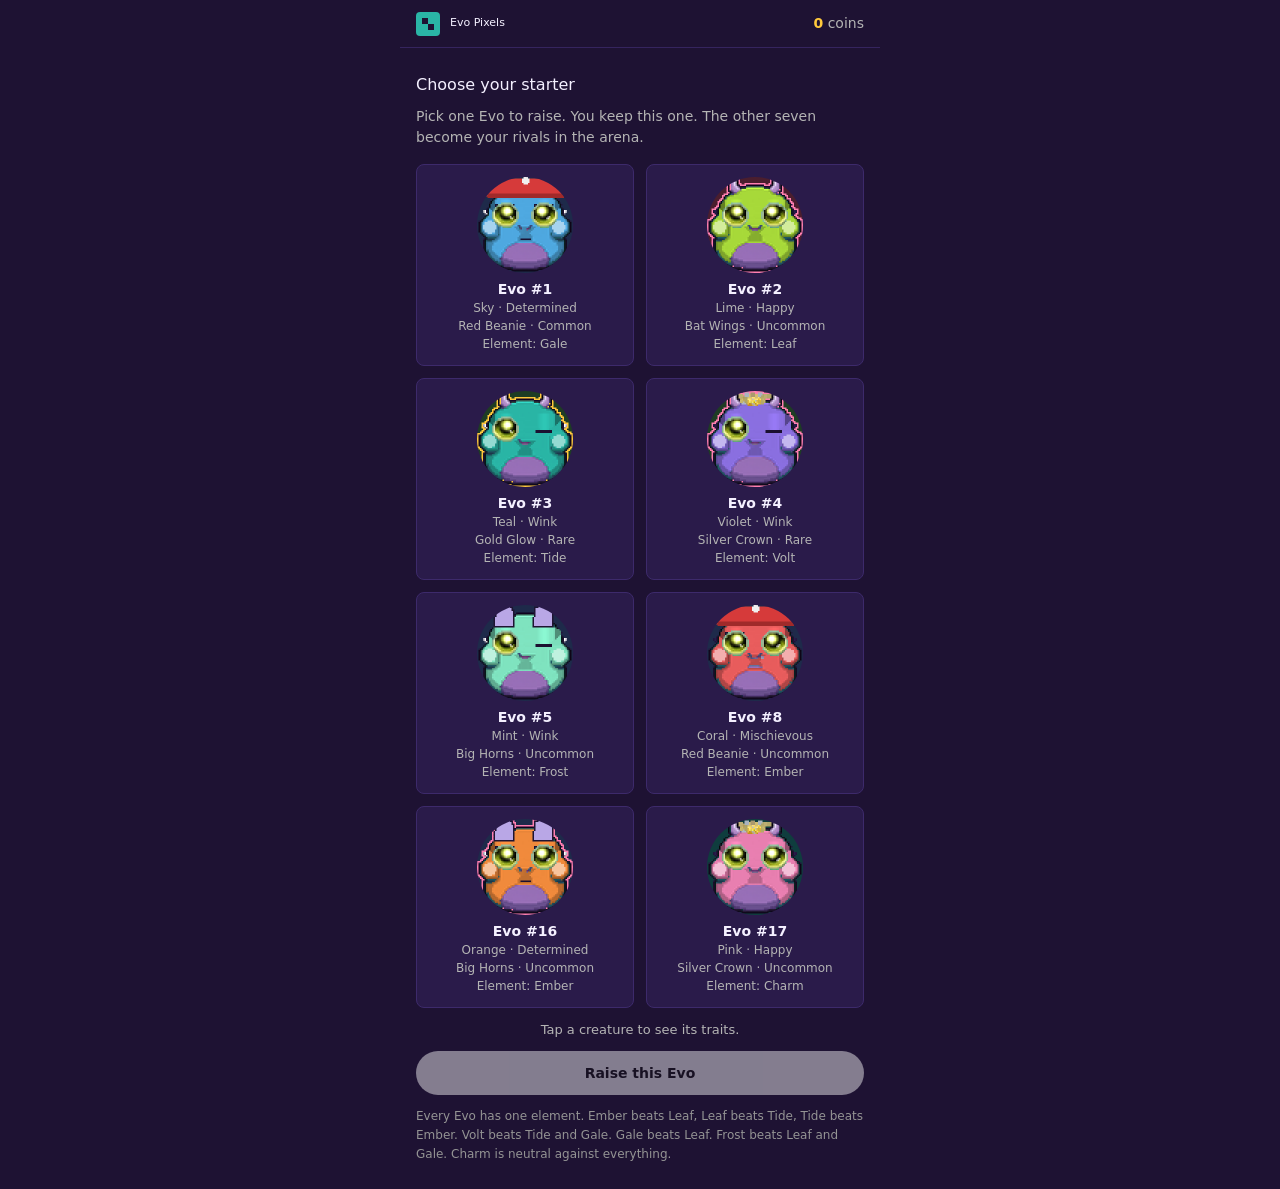
==== game/index.html @ fb5f3886 "Add Telegram Mini App game (raise + battle, evolve, quests)" ====
<!DOCTYPE html>
<html lang="en">
<head>
<meta charset="utf-8">
<meta name="viewport" content="width=device-width, initial-scale=1, viewport-fit=cover">
<title>Evo Pixels: Raise. Battle. Evolve.</title>
<meta name="description" content="Evo Pixels Telegram Mini App: raise your pixel creature, battle rivals, evolve it.">
<link rel="icon" href="data:image/svg+xml,%3Csvg xmlns='http://www.w3.org/2000/svg' viewBox='0 0 24 24'%3E%3Crect width='24' height='24' fill='%232ab5a6'/%3E%3Crect x='6' y='6' width='6' height='6' fill='%231e1233'/%3E%3Crect x='12' y='12' width='6' height='6' fill='%231e1233'/%3E%3C/svg%3E">
<script src="https://telegram.org/js/telegram-web-app.js"></script>
<link rel="stylesheet" href="styles.css">
</head>
<body>
<div class="app">
  <header class="topbar">
    <div class="brand"><svg class="mark" width="24" height="24" viewBox="0 0 24 24" aria-hidden="true"><rect width="24" height="24" fill="#2ab5a6"/><rect x="6" y="6" width="6" height="6" fill="#1e1233"/><rect x="12" y="12" width="6" height="6" fill="#1e1233"/></svg><span class="brand-name">Evo Pixels</span></div>
    <div class="coins num" id="coins"><span class="coins-num" id="coins-num">0</span> <span class="coins-label">coins</span></div>
  </header>

  <main class="canvas" id="canvas">

    <!-- STARTER PICKER -->
    <section class="view" id="view-picker" hidden>
      <h1>Choose your starter</h1>
      <p class="lede">Pick one Evo to raise. You keep this one. The other seven become your rivals in the arena.</p>
      <div class="picker-grid" id="picker-grid" role="listbox" aria-label="Starter creatures"></div>
      <p class="picker-detail" id="picker-detail">Tap a creature to see its traits.</p>
      <button class="btn-primary" id="picker-confirm" disabled>Raise this Evo</button>
      <p class="note">Every Evo has one element. Ember beats Leaf, Leaf beats Tide, Tide beats Ember. Volt beats Tide and Gale. Gale beats Leaf. Frost beats Leaf and Gale. Charm is neutral against everything.</p>
    </section>

    <!-- HOME -->
    <section class="view" id="view-home" hidden>
      <h1 id="home-title">Your Evo</h1>
      <div class="creature-card">
        <div class="disc"><img id="home-art" src="assets/hero-creature.webp" alt="Your creature" width="220" height="220"></div>
        <p class="creature-name"><span id="home-name">Evo #3</span> <span class="chip" id="home-element">Tide</span> <span class="chip chip-rarity" id="home-rarity" hidden></span></p>
        <p class="creature-traits" id="home-traits">Teal · Wink · Gold Glow</p>
        <p class="level-line"><span>Level <span class="num" id="home-level">1</span></span><span class="num" id="home-xp-text">0 / 30 XP</span></p>
        <div class="bar xp-bar" role="progressbar" aria-label="Experience progress"><span class="bar-fill" id="home-xp-fill" style="width:0%"></span></div>
        <p class="xp-note" id="home-xp-note">30 XP to level 2. Evolves at level 5.</p>
      </div>

      <div class="evolve-banner" id="evolve-banner" hidden>
        <p><strong>Your Evo is ready to evolve.</strong><br>Level 5 reached. Evolving rolls a rarity: Uncommon 71.4%, Rare 24.4%, Legendary 4.2%.</p>
        <button class="btn-primary" id="evolve-go">Evolve now</button>
      </div>

      <div class="card stats-card">
        <h2 class="card-title">Care</h2>
        <div class="stat-row">
          <span class="stat-label">Hunger</span>
          <div class="bar stat-bar" role="progressbar" aria-label="Hunger"><span class="bar-fill" id="stat-hunger-fill" style="width:80%"></span></div>
          <span class="stat-num num" id="stat-hunger-num">80</span>
        </div>
        <div class="stat-row">
          <span class="stat-label">Happiness</span>
          <div class="bar stat-bar" role="progressbar" aria-label="Happiness"><span class="bar-fill" id="stat-happy-fill" style="width:80%"></span></div>
          <span class="stat-num num" id="stat-happy-num">80</span>
        </div>
        <div class="stat-row">
          <span class="stat-label">Energy</span>
          <div class="bar stat-bar" role="progressbar" aria-label="Energy"><span class="bar-fill" id="stat-energy-fill" style="width:80%"></span></div>
          <span class="stat-num num" id="stat-energy-num">80</span>
        </div>
        <p class="stat-note">Stats fall 1 point per hour while you are away. A hungry Evo (Hunger under 30) attacks 10% weaker in battle.</p>
        <div class="care-actions">
          <button class="btn-care" id="btn-feed">Feed<span class="care-cost">+18 Hunger · 1 Food · +8 XP</span></button>
          <button class="btn-care" id="btn-play">Play<span class="care-cost">+16 Happiness · 10 Energy · +8 XP</span></button>
          <button class="btn-care" id="btn-rest">Rest<span class="care-cost">+20 Energy · +5 XP</span></button>
        </div>
        <p class="care-msg" id="care-msg" role="status"></p>
        <p class="daily-note" id="daily-note"></p>
      </div>

      <div class="card record-card">
        <h2 class="card-title">Record</h2>
        <div class="record-grid">
          <div><span class="record-num num" id="rec-wins">0</span><span class="record-label">Battles won</span></div>
          <div><span class="record-num num" id="rec-losses">0</span><span class="record-label">Battles lost</span></div>
          <div><span class="record-num num" id="rec-cares">0</span><span class="record-label">Care actions</span></div>
        </div>
      </div>
      <p class="note" id="telegram-note" hidden>Open in Telegram for the full experience: haptics and the Battle button in the app bar.</p>
    </section>

    <!-- BATTLE -->
    <section class="view" id="view-battle" hidden>
      <h1>Battle</h1>
      <p class="lede" id="battle-intro">Win a battle: +30 XP and 15 coins. Lose: +10 XP, no coins. Your opponent's level scales with yours (your level, plus or minus 1).</p>

      <div id="battle-lobby">
        <div class="card">
          <h2 class="card-title">Arena</h2>
          <p class="arena-note" id="arena-note">No battle running.</p>
          <button class="btn-primary" id="btn-find-opponent">Find opponent</button>
        </div>
      </div>

      <div id="battle-arena" hidden>
        <div class="fighters">
          <div class="fighter">
            <div class="disc disc-small"><img id="battle-player-art" src="assets/hero-creature.webp" alt="Your creature" width="120" height="120"></div>
            <p class="fighter-name"><span id="battle-player-name">Evo #3</span> <span class="chip" id="battle-player-element">Tide</span></p>
            <p class="fighter-level">Level <span class="num" id="battle-player-level">1</span></p>
            <p class="hp-line"><span>HP</span><span class="num" id="battle-player-hp">64 / 64</span></p>
            <div class="bar hp-bar" role="progressbar" aria-label="Your HP"><span class="bar-fill" id="battle-player-hp-fill" style="width:100%"></span></div>
            <p class="fighter-status" id="battle-player-status"></p>
          </div>
          <div class="vs" aria-hidden="true">VS</div>
          <div class="fighter">
            <div class="disc disc-small"><img id="battle-bot-art" src="assets/creature-1.png" alt="Rival creature" width="120" height="120"></div>
            <p class="fighter-name"><span id="battle-bot-name">Evo #1</span> <span class="chip" id="battle-bot-element">Gale</span></p>
            <p class="fighter-level">Level <span class="num" id="battle-bot-level">1</span></p>
            <p class="hp-line"><span>HP</span><span class="num" id="battle-bot-hp">52 / 52</span></p>
            <div class="bar hp-bar" role="progressbar" aria-label="Rival HP"><span class="bar-fill" id="battle-bot-hp-fill" style="width:100%"></span></div>
            <p class="fighter-status" id="battle-bot-status"></p>
          </div>
        </div>
        <p class="battle-note" id="battle-note"></p>
        <div class="battle-actions" id="battle-actions">
          <button class="btn-primary" id="btn-attack">Attack</button>
          <button class="btn-care" id="btn-special">Special<span class="care-cost">1.8x damage · 15 Energy</span></button>
          <button class="btn-care" id="btn-defend">Defend<span class="care-cost">Halve the next hit</span></button>
          <button class="btn-care" id="btn-item">Item<span class="care-cost">Food or Battle Gear</span></button>
        </div>
        <div class="item-picker" id="item-picker" hidden>
          <button class="btn-care" id="btn-item-food">Use Food<span class="care-cost">+20 HP · <span id="item-food-count">0</span> left</span></button>
          <button class="btn-care" id="btn-item-gear">Use Battle Gear<span class="care-cost">+50% attack this battle · <span id="item-gear-count">0</span> left</span></button>
          <button class="btn-text" id="btn-item-cancel">Cancel</button>
        </div>
        <p class="battle-msg" id="battle-msg" role="status"></p>
        <div class="card log-card">
          <h2 class="card-title">Battle log</h2>
          <ul class="log" id="battle-log"></ul>
        </div>
        <div id="battle-result" hidden>
          <p class="result-line" id="result-line"></p>
          <button class="btn-primary" id="btn-battle-again">Battle again</button>
        </div>
      </div>
    </section>

    <!-- EVOLVE -->
    <section class="view" id="view-evolve" hidden>
      <h1>Evolution</h1>
      <div class="creature-card">
        <div class="disc"><img id="evolve-art" src="assets/hero-creature.webp" alt="Your creature before evolving" width="220" height="220"></div>
        <p class="creature-name" id="evolve-name">Evo #3</p>
        <p class="creature-traits" id="evolve-traits">Gen 1 · Level 5 · Ready to evolve</p>
      </div>
      <div id="evolve-before">
        <p class="lede">Evolving is permanent. Your Evo gains +25 max HP and +4 attack, and its form changes to the evolved art with white wings and a gold crown.</p>
        <p class="odds">Rarity roll: Uncommon 71.4% · Rare 24.4% · Legendary 4.2%. The roll is random; the result is shown honestly here.</p>
        <button class="btn-primary" id="btn-evolve-now">Evolve now</button>
        <button class="btn-text" id="btn-evolve-later">Not yet</button>
      </div>
      <div id="evolve-after" hidden>
        <p class="evolve-rarity-line">Rarity rolled: <span class="chip chip-rarity" id="evolve-rarity">Uncommon</span></p>
        <p class="lede" id="evolve-after-text">Your Evo evolved.</p>
        <button class="btn-primary" id="btn-evolve-home">Back to home</button>
      </div>
    </section>

    <!-- ITEMS -->
    <section class="view" id="view-items" hidden>
      <h1>Items</h1>
      <p class="lede">Coins: <span class="num" id="items-coins">0</span>. Earn coins by winning battles (+15) and by your first care action each day (+10).</p>
      <div class="card">
        <h2 class="card-title">Inventory</h2>
        <ul class="item-list" id="inventory-list"></ul>
      </div>
      <div class="card">
        <h2 class="card-title">Shop</h2>
        <ul class="item-list" id="shop-list"></ul>
        <p class="note">More items coming. The full item shop opens on the website later.</p>
      </div>
    </section>

    <!-- QUESTS -->
    <section class="view" id="view-quests" hidden>
      <h1>Quests</h1>
      <p class="lede">Quests are how you earn your place in the $EVO airdrop. Progress below is your real progress in this game.</p>
      <ul class="quest-list" id="quest-list"></ul>
      <button class="btn-text" id="btn-reset">Reset game</button>
    </section>
  </main>

  <nav class="tabbar" id="tabbar" aria-label="Game sections">
    <button class="tab active" data-tab="home" type="button">Home</button>
    <button class="tab" data-tab="battle" type="button">Battle</button>
    <button class="tab" data-tab="items" type="button">Items</button>
    <button class="tab" data-tab="quests" type="button">Quests</button>
  </nav>
</div>
<script src="app.js"></script>
</body>
</html>
---- game/styles.css ----
/* Evo Pixels Mini App — style: true-black-flat (seed 2086769900), brand palette kept.
   Face: dark-purple ground from the product's world, the round creature disc as the
   signature element, teal #2AB5A6 as the one data hue. Gold #FFC93C only for coins
   and rarity status. No gradients, no glass, no shadows at rest. Grid: 480px max,
   one 16px gutter, 16px card padding. */
/* Self-hosted fonts (latin subsets, downloaded from Google Fonts): the game
   must render its real typefaces offline and from file://, with no font CDN. */
@font-face {
  font-family: "Press Start 2P";
  src: url("assets/fonts/press-start-2p.woff2") format("woff2");
  font-weight: 400;
  font-style: normal;
  font-display: swap;
}
@font-face {
  font-family: "Schibsted Grotesk";
  src: url("assets/fonts/schibsted-grotesk.woff2") format("woff2");
  font-weight: 100 900;
  font-style: normal;
  font-display: swap;
}
[hidden] { display: none !important; }
:root {
  --ground: #1e1233;
  --surface: #2a1b4a;
  --raised: #3d2a6b;
  --border: #3d2a6b;
  --rule: #35245e;
  --control: #8a7bb8;
  --text: #f4f0ff;
  --muted: #b4b4b4;
  --faint: #949494;
  --accent: #2ab5a6;
  --gold: #ffc93c;
  --positive: #2ab5a6;
  --negative: #e5566f;
  --pill-positive-bg: #172a1d;
  --pill-negative-bg: #2c1a20;
  --radius-card: 8px;
  --radius-control: 6px;
  --gap: 16px;
  --card-pad: 16px;
  --font-display: "Press Start 2P", "Schibsted Grotesk", system-ui, sans-serif;
  --font-text: "Schibsted Grotesk", system-ui, sans-serif;
}
* { box-sizing: border-box; }
html { -webkit-text-size-adjust: 100%; }
body {
  margin: 0;
  background: var(--ground);
  color: var(--text);
  font-family: var(--font-text);
  font-size: 14px;
  line-height: 1.5;
}
.num { font-variant-numeric: tabular-nums; }
h1 {
  font-family: var(--font-display);
  font-size: 16px;
  line-height: 1.6;
  font-weight: 400;
  margin: 8px 0 8px;
}
h2.card-title {
  font-family: var(--font-display);
  font-size: 11px;
  line-height: 1.6;
  font-weight: 400;
  margin: 0 0 12px;
  color: var(--text);
}
.lede { color: var(--muted); margin: 0 0 16px; }
.note { color: var(--faint); font-size: 12px; line-height: 1.6; margin: 12px 0 0; }

.app { max-width: 480px; margin: 0 auto; min-height: 100vh; display: flex; flex-direction: column; }

/* Top bar — 48px, carries the mark, the name, and the coin balance. */
.topbar {
  height: 48px;
  flex: none;
  display: flex;
  align-items: center;
  justify-content: space-between;
  padding: 0 16px;
  border-bottom: 1px solid var(--rule);
}
.brand { display: flex; align-items: center; gap: 10px; min-width: 0; }
.mark {
  flex: none;
  border-radius: 4px;
  display: block;
}
.brand-name { font-family: var(--font-display); font-size: 11px; white-space: nowrap; }
.coins { font-size: 14px; }
.coins-num { color: var(--gold); font-weight: 800; }
.coins-label { color: var(--muted); }

.canvas { flex: 1; padding: 16px 16px 24px; }
.view[hidden] { display: none; }

/* Cards: flat surface, 1px border, no shadow. */
.card {
  background: var(--surface);
  border: 1px solid var(--border);
  border-radius: var(--radius-card);
  padding: var(--card-pad);
  margin-bottom: var(--gap);
}
.creature-card {
  background: var(--surface);
  border: 1px solid var(--border);
  border-radius: var(--radius-card);
  padding: var(--card-pad);
  margin-bottom: var(--gap);
  text-align: center;
}
/* Signature element: the round creature disc. */
.disc {
  width: 220px; height: 220px;
  margin: 4px auto 12px;
  border-radius: 50%;
  overflow: hidden;
  background: var(--ground);
  border: 1px solid var(--border);
}
.disc img { width: 100%; height: 100%; object-fit: cover; image-rendering: auto; display: block; }
.disc-small { width: 120px; height: 120px; margin: 0 auto 8px; }
.creature-name { font-size: 16px; font-weight: 800; margin: 0 0 4px; }
.creature-traits { color: var(--muted); margin: 0 0 12px; }
.level-line {
  display: flex; justify-content: space-between;
  font-size: 14px; margin: 0 0 6px;
}
.xp-note { color: var(--faint); font-size: 12px; margin: 6px 0 0; }
.chip {
  display: inline-block;
  font-size: 11px; font-weight: 600;
  padding: 2px 8px;
  border-radius: 999px;
  border: 1px solid var(--accent);
  color: var(--accent);
  vertical-align: middle;
  white-space: nowrap;
}
.chip-rarity { border-color: var(--gold); color: var(--gold); }

/* Bars: 8px track, teal fill is the one data hue. */
.bar {
  height: 8px;
  background: var(--raised);
  border-radius: 999px;
  overflow: hidden;
}
.bar-fill { display: block; height: 100%; background: var(--accent); border-radius: 999px; }
.xp-bar { margin: 0; }

.stat-row {
  display: flex; align-items: center; gap: 12px;
  margin-bottom: 10px;
}
.stat-label { width: 78px; flex: none; font-size: 14px; }
.stat-bar { flex: 1; }
.stat-num { width: 28px; flex: none; text-align: right; }
.stat-note { color: var(--faint); font-size: 12px; line-height: 1.6; margin: 4px 0 12px; }

/* Buttons: one inverted primary per screen; secondary is outlined. */
button { font-family: inherit; cursor: pointer; }
button:disabled { opacity: 0.45; cursor: not-allowed; }
.btn-primary {
  display: block; width: 100%;
  height: 44px;
  border: none;
  border-radius: 999px;
  background: #ffffff;
  color: #111111;
  font-size: 14px; font-weight: 800;
}
.btn-care {
  flex: 1;
  min-height: 48px;
  padding: 8px 6px;
  border: 1px solid var(--control);
  border-radius: var(--radius-control);
  background: transparent;
  color: var(--text);
  font-size: 14px; font-weight: 600;
}
.care-cost {
  display: block;
  font-size: 11px; font-weight: 400;
  color: var(--muted);
  margin-top: 2px;
  line-height: 1.4;
}
.btn-text {
  display: block;
  margin: 16px auto 0;
  border: none; background: none;
  color: var(--muted);
  font-size: 14px;
  text-decoration: underline;
  text-underline-offset: 3px;
  padding: 8px;
}
.care-actions { display: flex; gap: 8px; }
.care-msg, .battle-msg { min-height: 20px; color: var(--positive); font-size: 13px; margin: 10px 0 0; }
.daily-note { color: var(--faint); font-size: 12px; margin: 4px 0 0; }

.evolve-banner {
  background: var(--surface);
  border: 1px solid var(--gold);
  border-radius: var(--radius-card);
  padding: var(--card-pad);
  margin-bottom: var(--gap);
}
.evolve-banner p { margin: 0 0 12px; }
.evolve-banner .btn-primary { background: var(--gold); }
.odds { color: var(--muted); font-size: 13px; }
.evolve-rarity-line { font-size: 16px; font-weight: 800; text-align: center; margin: 16px 0 8px; }

/* Picker: 2 columns, selection is a 1px teal line. */
.picker-grid {
  display: grid;
  grid-template-columns: 1fr 1fr;
  gap: 12px;
  margin-bottom: 12px;
}
.picker-card {
  background: var(--surface);
  border: 1px solid var(--border);
  border-radius: var(--radius-card);
  padding: 12px;
  text-align: center;
  color: var(--text);
}
.picker-card img { width: 96px; height: 96px; object-fit: cover; display: block; margin: 0 auto 8px; border-radius: 50%; background: var(--ground); }
.picker-card .picker-name { font-weight: 800; font-size: 14px; margin: 0 0 2px; }
.picker-card .picker-traits { color: var(--muted); font-size: 12px; line-height: 1.5; margin: 0; }
.picker-card.selected { border: 1px solid var(--accent); }
.picker-detail { color: var(--muted); font-size: 13px; margin: 0 0 12px; text-align: center; }

/* Record: one divided strip, label over value. */
.record-grid { display: flex; }
.record-grid > div { flex: 1; text-align: center; }
.record-grid > div + div { border-left: 1px solid var(--rule); }
.record-num { display: block; font-size: 24px; font-weight: 400; }
.record-label { display: block; color: var(--muted); font-size: 12px; margin-top: 2px; }

/* Battle */
.fighters { display: flex; align-items: flex-start; gap: 8px; margin-bottom: 12px; }
.fighter {
  flex: 1; min-width: 0;
  background: var(--surface);
  border: 1px solid var(--border);
  border-radius: var(--radius-card);
  padding: 12px;
  text-align: center;
}
.fighter-name { font-weight: 800; font-size: 14px; margin: 0 0 2px; }
.fighter-level { color: var(--muted); font-size: 12px; margin: 0 0 8px; }
.hp-line { display: flex; justify-content: space-between; font-size: 13px; margin: 0 0 4px; }
.hp-bar { margin-bottom: 6px; }
.fighter-status { color: var(--faint); font-size: 12px; min-height: 18px; margin: 0; }
.vs {
  flex: none;
  align-self: center;
  font-family: var(--font-display);
  font-size: 11px;
  color: var(--muted);
}
.battle-note { color: var(--muted); font-size: 13px; margin: 0 0 12px; }
.battle-actions { display: flex; gap: 8px; margin-bottom: 12px; }
.battle-actions .btn-primary { flex: 1; width: auto; }
.item-picker { display: flex; gap: 8px; align-items: center; margin-bottom: 12px; }
.item-picker .btn-care { flex: 1; }
.log-card { margin-top: 12px; }
.log { list-style: none; margin: 0; padding: 0; }
.log li {
  font-size: 13px; line-height: 1.5;
  padding: 8px 0;
  border-top: 1px solid var(--rule);
}
.log li:first-child { border-top: none; padding-top: 0; }
.result-line { font-size: 15px; font-weight: 800; text-align: center; margin: 16px 0 12px; }
.arena-note { color: var(--muted); margin: 0 0 12px; }

/* Lists: rows with 1px rules, numbers right-aligned. */
.item-list, .quest-list { list-style: none; margin: 0; padding: 0; }
.item-row {
  display: flex; align-items: center; gap: 12px;
  padding: 12px 0;
  border-top: 1px solid var(--rule);
}
.item-row:first-child { border-top: none; padding-top: 0; }
.item-row:last-child { padding-bottom: 0; }
.item-info { flex: 1; min-width: 0; }
.item-name { font-weight: 600; margin: 0; }
.item-desc { color: var(--muted); font-size: 12px; margin: 2px 0 0; line-height: 1.5; }
.item-count { font-weight: 800; white-space: nowrap; }
.item-btn {
  flex: none;
  min-height: 36px; padding: 6px 14px;
  border: 1px solid var(--control);
  border-radius: var(--radius-control);
  background: transparent; color: var(--text);
  font-size: 13px; font-weight: 600;
  white-space: nowrap;
}
.quest-row { padding: 12px 0; border-top: 1px solid var(--rule); }
.quest-row:first-child { border-top: none; padding-top: 0; }
.quest-row:last-child { padding-bottom: 0; }
.quest-head { display: flex; align-items: baseline; justify-content: space-between; gap: 12px; }
.quest-name { font-weight: 800; margin: 0; }
.quest-status { font-size: 12px; font-weight: 600; white-space: nowrap; }
.quest-status.done { color: var(--positive); }
.quest-status.soon { color: var(--faint); }
.quest-desc { color: var(--muted); font-size: 13px; margin: 4px 0 0; }
.quest-progress { color: var(--faint); font-size: 12px; margin: 4px 0 0; }

/* Bottom tab bar: 4 destinations, active label brightens. */
.tabbar {
  flex: none;
  display: flex;
  border-top: 1px solid var(--rule);
  background: var(--ground);
  padding-bottom: env(safe-area-inset-bottom, 0px);
}
.tab {
  flex: 1;
  min-height: 52px;
  border: none;
  background: none;
  color: #bbb;
  font-size: 13px; font-weight: 600;
}
.tab.active { color: #fff; }
:focus-visible { outline: 2px solid var(--accent); outline-offset: 2px; }
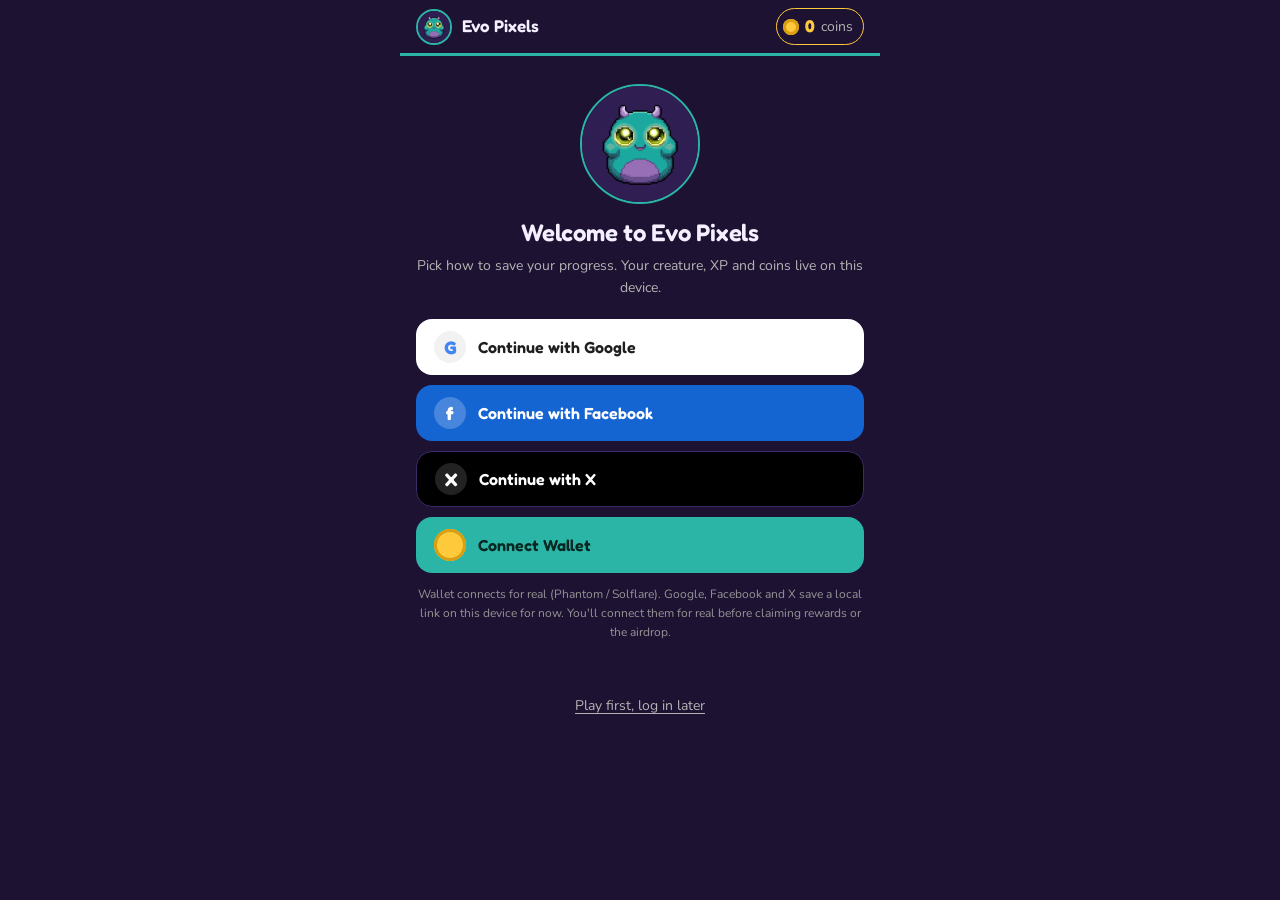
==== commit f35a3aac: "Game v3: fix char bug (picked creature art), 8 distinct elements, no rarity, login menu, skins, head" ====
--- a/game/index.html
+++ b/game/index.html
@@ -12,93 +12,124 @@
 <body>
 <div class="app">
   <header class="topbar">
-    <div class="brand"><svg class="mark" width="24" height="24" viewBox="0 0 24 24" aria-hidden="true"><rect width="24" height="24" fill="#2ab5a6"/><rect x="6" y="6" width="6" height="6" fill="#1e1233"/><rect x="12" y="12" width="6" height="6" fill="#1e1233"/></svg><span class="brand-name">Evo Pixels</span></div>
-    <div class="coins num" id="coins"><span class="coins-num" id="coins-num">0</span> <span class="coins-label">coins</span></div>
+    <button class="topbar-art-btn" id="topbar-art-btn" type="button" aria-label="Account">
+      <img class="topbar-art" id="topbar-art" src="assets/hero-creature.webp" alt="Evo Pixels" width="36" height="36">
+    </button>
+    <div class="brand"><span class="brand-name">Evo Pixels</span></div>
+    <div class="coins" id="coins"><span class="coin-dot" aria-hidden="true"></span><span class="coins-num num" id="coins-num">0</span> <span class="coins-label">coins</span></div>
   </header>
 
   <main class="canvas" id="canvas">
 
-    <!-- STARTER PICKER -->
+    <!-- LOGIN: first run + account management -->
+    <section class="view" id="view-login" hidden>
+      <div class="login-mascot"><img src="assets/hero-creature.webp" alt="Evo Pixels creature" width="120" height="120"></div>
+      <div id="login-welcome">
+        <h1>Welcome to Evo Pixels</h1>
+        <p class="lede">Pick how to save your progress. Your creature, XP and coins live on this device.</p>
+      </div>
+      <div id="login-has-account" hidden>
+        <h1>Your account</h1>
+        <p class="lede">These are linked to your game. Link another method any time.</p>
+        <div class="account-chips" id="login-methods"></div>
+      </div>
+      <div class="login-options">
+        <button class="login-btn login-google" id="login-google" type="button"><span class="login-mark" aria-hidden="true">G</span>Continue with Google</button>
+        <button class="login-btn login-facebook" id="login-facebook" type="button"><span class="login-mark" aria-hidden="true">f</span>Continue with Facebook</button>
+        <button class="login-btn login-x" id="login-x" type="button"><span class="login-mark" aria-hidden="true">X</span>Continue with X</button>
+        <button class="login-btn login-wallet" id="login-wallet" type="button"><span class="login-mark coin-mark" aria-hidden="true"></span>Connect Wallet</button>
+      </div>
+      <p class="login-honest">Wallet connects for real (Phantom / Solflare). Google, Facebook and X save a local link on this device for now. You'll connect them for real before claiming rewards or the airdrop.</p>
+      <p class="login-wallet-note" id="login-wallet-note" hidden>Heads up: you logged in with a wallet only. To claim rewards or the airdrop later, you'll also need to link Google, Facebook or X.</p>
+      <p class="login-msg" id="login-msg" role="status"></p>
+      <button class="btn-text" id="login-skip" type="button">Play first, log in later</button>
+      <button class="btn-primary" id="login-back" type="button" hidden>Back to game</button>
+    </section>
+
+    <!-- STARTER PICKER: the toy shelf -->
     <section class="view" id="view-picker" hidden>
       <h1>Choose your starter</h1>
       <p class="lede">Pick one Evo to raise. You keep this one. The other seven become your rivals in the arena.</p>
       <div class="picker-grid" id="picker-grid" role="listbox" aria-label="Starter creatures"></div>
       <p class="picker-detail" id="picker-detail">Tap a creature to see its traits.</p>
       <button class="btn-primary" id="picker-confirm" disabled>Raise this Evo</button>
-      <p class="note">Every Evo has one element. Ember beats Leaf, Leaf beats Tide, Tide beats Ember. Volt beats Tide and Gale. Gale beats Leaf. Frost beats Leaf and Gale. Charm is neutral against everything.</p>
-    </section>
-
-    <!-- HOME -->
+      <p class="note">Type chart: every element is strong against two and weak against at least one. Ember beats Leaf + Frost · Leaf beats Tide + Terra · Tide beats Ember + Terra · Volt beats Tide + Gale · Gale beats Leaf + Terra · Frost beats Leaf + Gale · Charm beats Frost + Volt · Terra beats Volt + Ember + Charm. Hits in battle say Super effective or Not very effective.</p>
+    </section>
+
+    <!-- HOME: the stage -->
     <section class="view" id="view-home" hidden>
       <h1 id="home-title">Your Evo</h1>
-      <div class="creature-card">
-        <div class="disc"><img id="home-art" src="assets/hero-creature.webp" alt="Your creature" width="220" height="220"></div>
-        <p class="creature-name"><span id="home-name">Evo #3</span> <span class="chip" id="home-element">Tide</span> <span class="chip chip-rarity" id="home-rarity" hidden></span></p>
+      <div class="stage">
+        <div class="disc" id="home-disc"><img id="home-art" src="assets/hero-creature.webp" alt="Your creature" width="220" height="220"></div>
+        <p class="creature-name"><span id="home-name">Evo #3</span> <span class="chip" id="home-element">Tide</span></p>
         <p class="creature-traits" id="home-traits">Teal · Wink · Gold Glow</p>
+        <p class="skin-line">Skin: <strong id="home-skin">Original</strong> · <button class="link-btn" id="home-skin-change" type="button">Change</button></p>
         <p class="level-line"><span>Level <span class="num" id="home-level">1</span></span><span class="num" id="home-xp-text">0 / 30 XP</span></p>
         <div class="bar xp-bar" role="progressbar" aria-label="Experience progress"><span class="bar-fill" id="home-xp-fill" style="width:0%"></span></div>
         <p class="xp-note" id="home-xp-note">30 XP to level 2. Evolves at level 5.</p>
       </div>
 
       <div class="evolve-banner" id="evolve-banner" hidden>
-        <p><strong>Your Evo is ready to evolve.</strong><br>Level 5 reached. Evolving rolls a rarity: Uncommon 71.4%, Rare 24.4%, Legendary 4.2%.</p>
+        <p><strong>Your Evo is ready to evolve.</strong><br>Level 5 reached. Evolving is permanent: +25 max HP, +4 attack, and a new form with white wings and a gold crown.</p>
         <button class="btn-primary" id="evolve-go">Evolve now</button>
       </div>
 
-      <div class="card stats-card">
-        <h2 class="card-title">Care</h2>
-        <div class="stat-row">
-          <span class="stat-label">Hunger</span>
-          <div class="bar stat-bar" role="progressbar" aria-label="Hunger"><span class="bar-fill" id="stat-hunger-fill" style="width:80%"></span></div>
-          <span class="stat-num num" id="stat-hunger-num">80</span>
-        </div>
-        <div class="stat-row">
-          <span class="stat-label">Happiness</span>
-          <div class="bar stat-bar" role="progressbar" aria-label="Happiness"><span class="bar-fill" id="stat-happy-fill" style="width:80%"></span></div>
-          <span class="stat-num num" id="stat-happy-num">80</span>
-        </div>
-        <div class="stat-row">
-          <span class="stat-label">Energy</span>
-          <div class="bar stat-bar" role="progressbar" aria-label="Energy"><span class="bar-fill" id="stat-energy-fill" style="width:80%"></span></div>
-          <span class="stat-num num" id="stat-energy-num">80</span>
-        </div>
-        <p class="stat-note">Stats fall 1 point per hour while you are away. A hungry Evo (Hunger under 30) attacks 10% weaker in battle.</p>
-        <div class="care-actions">
+      <h2 class="section-title">Care</h2>
+      <div class="gauges">
+        <div class="gauge-col">
+          <span class="gauge-num num" id="stat-hunger-num">80</span>
+          <div class="gauge-track" role="progressbar" aria-label="Hunger"><span class="gauge-fill" id="stat-hunger-fill" style="height:80%"></span></div>
+          <span class="gauge-label">Hunger</span>
           <button class="btn-care" id="btn-feed">Feed<span class="care-cost">+18 Hunger · 1 Food · +8 XP</span></button>
+        </div>
+        <div class="gauge-col">
+          <span class="gauge-num num" id="stat-happy-num">80</span>
+          <div class="gauge-track" role="progressbar" aria-label="Happiness"><span class="gauge-fill" id="stat-happy-fill" style="height:80%"></span></div>
+          <span class="gauge-label">Happiness</span>
           <button class="btn-care" id="btn-play">Play<span class="care-cost">+16 Happiness · 10 Energy · +8 XP</span></button>
+        </div>
+        <div class="gauge-col">
+          <span class="gauge-num num" id="stat-energy-num">80</span>
+          <div class="gauge-track" role="progressbar" aria-label="Energy"><span class="gauge-fill" id="stat-energy-fill" style="height:80%"></span></div>
+          <span class="gauge-label">Energy</span>
           <button class="btn-care" id="btn-rest">Rest<span class="care-cost">+20 Energy · +5 XP</span></button>
         </div>
-        <p class="care-msg" id="care-msg" role="status"></p>
-        <p class="daily-note" id="daily-note"></p>
-      </div>
-
-      <div class="card record-card">
-        <h2 class="card-title">Record</h2>
-        <div class="record-grid">
-          <div><span class="record-num num" id="rec-wins">0</span><span class="record-label">Battles won</span></div>
-          <div><span class="record-num num" id="rec-losses">0</span><span class="record-label">Battles lost</span></div>
-          <div><span class="record-num num" id="rec-cares">0</span><span class="record-label">Care actions</span></div>
-        </div>
-      </div>
-      <p class="note" id="telegram-note" hidden>Open in Telegram for the full experience: haptics and the Battle button in the app bar.</p>
-    </section>
-
-    <!-- BATTLE -->
+      </div>
+      <p class="stat-note">Stats fall 1 point per hour while you are away. A hungry Evo (Hunger under 30) attacks 10% weaker in battle.</p>
+      <p class="care-msg" id="care-msg" role="status"></p>
+      <p class="daily-note" id="daily-note"></p>
+
+      <div class="record-strip">
+        <div><span class="record-num num" id="rec-wins">0</span><span class="record-label">Battles won</span></div>
+        <div><span class="record-num num" id="rec-losses">0</span><span class="record-label">Battles lost</span></div>
+        <div><span class="record-num num" id="rec-cares">0</span><span class="record-label">Care actions</span></div>
+      </div>
+      <div class="account-row" id="account-row">
+        <div class="account-info">
+          <p class="account-title">Account</p>
+          <div class="account-chips" id="account-methods"></div>
+          <p class="account-note" id="account-note" hidden>To claim rewards or the airdrop later, you'll also need to link Google, Facebook or X.</p>
+        </div>
+        <button class="btn-care account-manage" id="account-manage" type="button">Log in</button>
+      </div>
+      <p class="tg-strip" id="telegram-note" hidden><span class="tg-glyph" aria-hidden="true"></span>Open in Telegram for the full experience: haptics and the Battle button in the app bar.</p>
+    </section>
+
+    <!-- BATTLE: the arena -->
     <section class="view" id="view-battle" hidden>
       <h1>Battle</h1>
       <p class="lede" id="battle-intro">Win a battle: +30 XP and 15 coins. Lose: +10 XP, no coins. Your opponent's level scales with yours (your level, plus or minus 1).</p>
 
       <div id="battle-lobby">
-        <div class="card">
-          <h2 class="card-title">Arena</h2>
-          <p class="arena-note" id="arena-note">No battle running.</p>
+        <div class="arena-empty">
+          <p class="arena-note" id="arena-note">No battle running. The arena is quiet.</p>
           <button class="btn-primary" id="btn-find-opponent">Find opponent</button>
         </div>
       </div>
 
       <div id="battle-arena" hidden>
         <div class="fighters">
-          <div class="fighter">
+          <div class="fighter" id="fighter-player">
             <div class="disc disc-small"><img id="battle-player-art" src="assets/hero-creature.webp" alt="Your creature" width="120" height="120"></div>
             <p class="fighter-name"><span id="battle-player-name">Evo #3</span> <span class="chip" id="battle-player-element">Tide</span></p>
             <p class="fighter-level">Level <span class="num" id="battle-player-level">1</span></p>
@@ -107,7 +138,7 @@
             <p class="fighter-status" id="battle-player-status"></p>
           </div>
           <div class="vs" aria-hidden="true">VS</div>
-          <div class="fighter">
+          <div class="fighter" id="fighter-bot">
             <div class="disc disc-small"><img id="battle-bot-art" src="assets/creature-1.png" alt="Rival creature" width="120" height="120"></div>
             <p class="fighter-name"><span id="battle-bot-name">Evo #1</span> <span class="chip" id="battle-bot-element">Gale</span></p>
             <p class="fighter-level">Level <span class="num" id="battle-bot-level">1</span></p>
@@ -118,7 +149,7 @@
         </div>
         <p class="battle-note" id="battle-note"></p>
         <div class="battle-actions" id="battle-actions">
-          <button class="btn-primary" id="btn-attack">Attack</button>
+          <button class="btn-primary btn-attack" id="btn-attack">Attack</button>
           <button class="btn-care" id="btn-special">Special<span class="care-cost">1.8x damage · 15 Energy</span></button>
           <button class="btn-care" id="btn-defend">Defend<span class="care-cost">Halve the next hit</span></button>
           <button class="btn-care" id="btn-item">Item<span class="care-cost">Food or Battle Gear</span></button>
@@ -129,8 +160,8 @@
           <button class="btn-text" id="btn-item-cancel">Cancel</button>
         </div>
         <p class="battle-msg" id="battle-msg" role="status"></p>
-        <div class="card log-card">
-          <h2 class="card-title">Battle log</h2>
+        <div class="log-wrap">
+          <h2 class="section-title">Battle log</h2>
           <ul class="log" id="battle-log"></ul>
         </div>
         <div id="battle-result" hidden>
@@ -140,56 +171,59 @@
       </div>
     </section>
 
-    <!-- EVOLVE -->
+    <!-- EVOLVE: the ceremony -->
     <section class="view" id="view-evolve" hidden>
       <h1>Evolution</h1>
-      <div class="creature-card">
-        <div class="disc"><img id="evolve-art" src="assets/hero-creature.webp" alt="Your creature before evolving" width="220" height="220"></div>
+      <div class="ceremony">
+        <div class="disc" id="evolve-disc"><img id="evolve-art" src="assets/hero-creature.webp" alt="Your creature before evolving" width="220" height="220"><span class="sparkles" id="evolve-sparkles" aria-hidden="true"></span></div>
         <p class="creature-name" id="evolve-name">Evo #3</p>
         <p class="creature-traits" id="evolve-traits">Gen 1 · Level 5 · Ready to evolve</p>
       </div>
       <div id="evolve-before">
         <p class="lede">Evolving is permanent. Your Evo gains +25 max HP and +4 attack, and its form changes to the evolved art with white wings and a gold crown.</p>
-        <p class="odds">Rarity roll: Uncommon 71.4% · Rare 24.4% · Legendary 4.2%. The roll is random; the result is shown honestly here.</p>
         <button class="btn-primary" id="btn-evolve-now">Evolve now</button>
         <button class="btn-text" id="btn-evolve-later">Not yet</button>
       </div>
       <div id="evolve-after" hidden>
-        <p class="evolve-rarity-line">Rarity rolled: <span class="chip chip-rarity" id="evolve-rarity">Uncommon</span></p>
         <p class="lede" id="evolve-after-text">Your Evo evolved.</p>
         <button class="btn-primary" id="btn-evolve-home">Back to home</button>
       </div>
     </section>
 
-    <!-- ITEMS -->
+    <!-- ITEMS: the shelf -->
     <section class="view" id="view-items" hidden>
       <h1>Items</h1>
       <p class="lede">Coins: <span class="num" id="items-coins">0</span>. Earn coins by winning battles (+15) and by your first care action each day (+10).</p>
-      <div class="card">
-        <h2 class="card-title">Inventory</h2>
-        <ul class="item-list" id="inventory-list"></ul>
-      </div>
-      <div class="card">
-        <h2 class="card-title">Shop</h2>
-        <ul class="item-list" id="shop-list"></ul>
-        <p class="note">More items coming. The full item shop opens on the website later.</p>
-      </div>
-    </section>
-
-    <!-- QUESTS -->
+      <h2 class="section-title">Inventory</h2>
+      <div class="shelf" id="inventory-list"></div>
+      <h2 class="section-title">Shop</h2>
+      <ul class="shop-list" id="shop-list"></ul>
+      <p class="note">More items coming. The full item shop opens on the website later.</p>
+    </section>
+
+    <!-- QUESTS: the path -->
     <section class="view" id="view-quests" hidden>
       <h1>Quests</h1>
       <p class="lede">Quests are how you earn your place in the $EVO airdrop. Progress below is your real progress in this game.</p>
-      <ul class="quest-list" id="quest-list"></ul>
+      <ol class="quest-path" id="quest-list"></ol>
       <button class="btn-text" id="btn-reset">Reset game</button>
     </section>
+
+    <!-- SKINS: the wardrobe -->
+    <section class="view" id="view-skins" hidden>
+      <h1>Skins</h1>
+      <p class="lede">Dress your Evo. A skin changes how it looks on Home and in battle. Your creature, its element and its stats stay the same.</p>
+      <p class="skins-coins">Coins: <span class="num" id="skins-coins">0</span></p>
+      <div class="skin-grid" id="skin-grid"></div>
+    </section>
   </main>
 
   <nav class="tabbar" id="tabbar" aria-label="Game sections">
-    <button class="tab active" data-tab="home" type="button">Home</button>
-    <button class="tab" data-tab="battle" type="button">Battle</button>
-    <button class="tab" data-tab="items" type="button">Items</button>
-    <button class="tab" data-tab="quests" type="button">Quests</button>
+    <button class="tab active" data-tab="home" type="button"><span class="tab-glyph glyph-home" aria-hidden="true"></span>Home</button>
+    <button class="tab" data-tab="battle" type="button"><span class="tab-glyph glyph-battle" aria-hidden="true"></span>Battle</button>
+    <button class="tab" data-tab="items" type="button"><span class="tab-glyph glyph-items" aria-hidden="true"></span>Items</button>
+    <button class="tab" data-tab="quests" type="button"><span class="tab-glyph glyph-quests" aria-hidden="true"></span>Quests</button>
+    <button class="tab" data-tab="skins" type="button"><span class="tab-glyph glyph-skins" aria-hidden="true"></span>Skins</button>
   </nav>
 </div>
 <script src="app.js"></script>
--- a/game/styles.css
+++ b/game/styles.css
@@ -1,21 +1,24 @@
-/* Evo Pixels Mini App — style: true-black-flat (seed 2086769900), brand palette kept.
-   Face: dark-purple ground from the product's world, the round creature disc as the
-   signature element, teal #2AB5A6 as the one data hue. Gold #FFC93C only for coins
-   and rarity status. No gradients, no glass, no shadows at rest. Grid: 480px max,
-   one 16px gutter, 16px card padding. */
-/* Self-hosted fonts (latin subsets, downloaded from Google Fonts): the game
-   must render its real typefaces offline and from file://, with no font CDN. */
+/* Evo Pixels Mini App, improvement pass.
+   Style: true-black-flat (seed 1035074079), face taken from the product:
+   ground = brand dark purple, data hue = brand teal, gold only for coins.
+   Type redraw: Fredoka (display, rounded, playful) + Nunito
+   (text, rounded, readable), both self-hosted variable woff2, the old
+   Press Start 2P / Schibsted pairing is gone.
+   Every menu is its own composition: stage / arena / shelf / path /
+   wardrobe / ceremony. No repeated card rows.
+   Motion: transform + opacity only, spring easing, all gated behind
+   prefers-reduced-motion: no-preference. */
 @font-face {
-  font-family: "Press Start 2P";
-  src: url("assets/fonts/press-start-2p.woff2") format("woff2");
-  font-weight: 400;
+  font-family: "Fredoka";
+  src: url("assets/fonts/fredoka.woff2") format("woff2-variations");
+  font-weight: 300 700;
   font-style: normal;
   font-display: swap;
 }
 @font-face {
-  font-family: "Schibsted Grotesk";
-  src: url("assets/fonts/schibsted-grotesk.woff2") format("woff2");
-  font-weight: 100 900;
+  font-family: "Nunito";
+  src: url("assets/fonts/nunito.woff2") format("woff2-variations");
+  font-weight: 200 1000;
   font-style: normal;
   font-display: swap;
 }
@@ -36,12 +39,14 @@
   --negative: #e5566f;
   --pill-positive-bg: #172a1d;
   --pill-negative-bg: #2c1a20;
-  --radius-card: 8px;
-  --radius-control: 6px;
+  --radius-card: 12px;
+  --radius-control: 10px;
   --gap: 16px;
   --card-pad: 16px;
-  --font-display: "Press Start 2P", "Schibsted Grotesk", system-ui, sans-serif;
-  --font-text: "Schibsted Grotesk", system-ui, sans-serif;
+  --font-display: "Fredoka", "Nunito", system-ui, sans-serif;
+  --font-text: "Nunito", system-ui, sans-serif;
+  --spring: cubic-bezier(0.34, 1.56, 0.64, 1);
+  --snap: cubic-bezier(0.32, 0.72, 0, 1);
 }
 * { box-sizing: border-box; }
 html { -webkit-text-size-adjust: 100%; }
@@ -51,142 +56,109 @@
   color: var(--text);
   font-family: var(--font-text);
   font-size: 14px;
-  line-height: 1.5;
+  line-height: 1.55;
 }
 .num { font-variant-numeric: tabular-nums; }
 h1 {
   font-family: var(--font-display);
-  font-size: 16px;
-  line-height: 1.6;
-  font-weight: 400;
+  font-size: 24px;
+  line-height: 1.2;
+  font-weight: 600;
   margin: 8px 0 8px;
-}
-h2.card-title {
+  letter-spacing: -0.01em;
+}
+.section-title {
   font-family: var(--font-display);
-  font-size: 11px;
-  line-height: 1.6;
-  font-weight: 400;
-  margin: 0 0 12px;
-  color: var(--text);
+  font-size: 18px;
+  font-weight: 600;
+  margin: 20px 0 10px;
 }
 .lede { color: var(--muted); margin: 0 0 16px; }
 .note { color: var(--faint); font-size: 12px; line-height: 1.6; margin: 12px 0 0; }
 
 .app { max-width: 480px; margin: 0 auto; min-height: 100vh; display: flex; flex-direction: column; }
 
-/* Top bar — 48px, carries the mark, the name, and the coin balance. */
+/* Top bar, the creature wears the header: your Evo's face in a ring,
+   the wordmark, and coins as a purse (gold coin dot + count). */
 .topbar {
-  height: 48px;
+  height: 56px;
   flex: none;
   display: flex;
   align-items: center;
-  justify-content: space-between;
+  gap: 10px;
   padding: 0 16px;
-  border-bottom: 1px solid var(--rule);
+  border-bottom: 3px solid var(--accent);
+}
+.topbar-art-btn {
+  flex: none;
+  border: none; background: none; padding: 0;
+  border-radius: 50%;
+  transition: transform 0.18s var(--spring);
+}
+.topbar-art-btn:active { transform: scale(0.9); }
+.topbar-art {
+  display: block;
+  width: 36px; height: 36px;
+  border-radius: 50%;
+  border: 2px solid var(--accent);
+  background: var(--ground);
+  object-fit: cover;
 }
 .brand { display: flex; align-items: center; gap: 10px; min-width: 0; }
-.mark {
+.brand-name { font-family: var(--font-display); font-size: 17px; font-weight: 600; white-space: nowrap; }
+.coins {
+  margin-left: auto;
+  display: flex; align-items: center; gap: 6px;
+  border: 1px solid var(--gold);
+  border-radius: 999px;
+  padding: 4px 10px 4px 6px;
+  font-size: 14px;
+}
+.coin-dot {
   flex: none;
-  border-radius: 4px;
-  display: block;
-}
-.brand-name { font-family: var(--font-display); font-size: 11px; white-space: nowrap; }
-.coins { font-size: 14px; }
-.coins-num { color: var(--gold); font-weight: 800; }
+  width: 16px; height: 16px;
+  border-radius: 50%;
+  background: var(--gold);
+  box-shadow: inset 0 0 0 3px #d99e12;
+}
+.coins-num { color: var(--gold); font-weight: 800; font-family: var(--font-display); font-size: 17px; }
 .coins-label { color: var(--muted); }
 
 .canvas { flex: 1; padding: 16px 16px 24px; }
 .view[hidden] { display: none; }
 
-/* Cards: flat surface, 1px border, no shadow. */
-.card {
-  background: var(--surface);
-  border: 1px solid var(--border);
-  border-radius: var(--radius-card);
-  padding: var(--card-pad);
-  margin-bottom: var(--gap);
-}
-.creature-card {
-  background: var(--surface);
-  border: 1px solid var(--border);
-  border-radius: var(--radius-card);
-  padding: var(--card-pad);
-  margin-bottom: var(--gap);
-  text-align: center;
-}
-/* Signature element: the round creature disc. */
-.disc {
-  width: 220px; height: 220px;
-  margin: 4px auto 12px;
-  border-radius: 50%;
-  overflow: hidden;
-  background: var(--ground);
-  border: 1px solid var(--border);
-}
-.disc img { width: 100%; height: 100%; object-fit: cover; image-rendering: auto; display: block; }
-.disc-small { width: 120px; height: 120px; margin: 0 auto 8px; }
-.creature-name { font-size: 16px; font-weight: 800; margin: 0 0 4px; }
-.creature-traits { color: var(--muted); margin: 0 0 12px; }
-.level-line {
-  display: flex; justify-content: space-between;
-  font-size: 14px; margin: 0 0 6px;
-}
-.xp-note { color: var(--faint); font-size: 12px; margin: 6px 0 0; }
-.chip {
-  display: inline-block;
-  font-size: 11px; font-weight: 600;
-  padding: 2px 8px;
-  border-radius: 999px;
-  border: 1px solid var(--accent);
-  color: var(--accent);
-  vertical-align: middle;
-  white-space: nowrap;
-}
-.chip-rarity { border-color: var(--gold); color: var(--gold); }
-
-/* Bars: 8px track, teal fill is the one data hue. */
-.bar {
-  height: 8px;
-  background: var(--raised);
-  border-radius: 999px;
-  overflow: hidden;
-}
-.bar-fill { display: block; height: 100%; background: var(--accent); border-radius: 999px; }
-.xp-bar { margin: 0; }
-
-.stat-row {
-  display: flex; align-items: center; gap: 12px;
-  margin-bottom: 10px;
-}
-.stat-label { width: 78px; flex: none; font-size: 14px; }
-.stat-bar { flex: 1; }
-.stat-num { width: 28px; flex: none; text-align: right; }
-.stat-note { color: var(--faint); font-size: 12px; line-height: 1.6; margin: 4px 0 12px; }
-
-/* Buttons: one inverted primary per screen; secondary is outlined. */
+/* Buttons: one inverted primary per screen; secondary is outlined.
+   Chunky, springy press. */
 button { font-family: inherit; cursor: pointer; }
 button:disabled { opacity: 0.45; cursor: not-allowed; }
 .btn-primary {
   display: block; width: 100%;
-  height: 44px;
+  min-height: 48px;
   border: none;
   border-radius: 999px;
   background: #ffffff;
   color: #111111;
-  font-size: 14px; font-weight: 800;
-}
+  font-family: var(--font-display);
+  font-size: 16px; font-weight: 600;
+  transition: transform 0.18s var(--spring), background-color 0.15s ease;
+}
+.btn-primary:active { transform: scale(0.96); }
 .btn-care {
-  flex: 1;
-  min-height: 48px;
+  width: 100%;
+  min-height: 52px;
   padding: 8px 6px;
   border: 1px solid var(--control);
   border-radius: var(--radius-control);
   background: transparent;
   color: var(--text);
-  font-size: 14px; font-weight: 600;
-}
+  font-family: var(--font-display);
+  font-size: 15px; font-weight: 600;
+  transition: transform 0.18s var(--spring), border-color 0.15s ease;
+}
+.btn-care:active { transform: scale(0.95); }
 .care-cost {
   display: block;
+  font-family: var(--font-text);
   font-size: 11px; font-weight: 400;
   color: var(--muted);
   margin-top: 2px;
@@ -202,7 +174,86 @@
   text-underline-offset: 3px;
   padding: 8px;
 }
-.care-actions { display: flex; gap: 8px; }
+.link-btn {
+  border: none; background: none; padding: 0;
+  color: var(--accent);
+  font-size: 14px; font-weight: 700;
+  text-decoration: underline;
+  text-underline-offset: 3px;
+}
+
+/* The creature disc, the signature element, and the animation stage. */
+.disc {
+  width: 220px; height: 220px;
+  margin: 4px auto 12px;
+  border-radius: 50%;
+  overflow: hidden;
+  background: var(--ground);
+  border: 1px solid var(--border);
+  position: relative;
+}
+.disc img { width: 100%; height: 100%; object-fit: cover; display: block; }
+.disc-small { width: 120px; height: 120px; margin: 0 auto 8px; }
+.creature-name { font-family: var(--font-display); font-size: 19px; font-weight: 600; margin: 0 0 4px; }
+.creature-traits { color: var(--muted); margin: 0 0 6px; }
+.skin-line { color: var(--muted); font-size: 13px; margin: 0 0 12px; }
+.level-line {
+  display: flex; justify-content: space-between;
+  font-size: 14px; margin: 0 0 6px;
+}
+.xp-note { color: var(--faint); font-size: 12px; margin: 6px 0 0; }
+.chip {
+  display: inline-block;
+  font-size: 11px; font-weight: 700;
+  padding: 2px 8px;
+  border-radius: 999px;
+  border: 1px solid var(--accent);
+  color: var(--accent);
+  vertical-align: middle;
+  white-space: nowrap;
+}
+
+/* Bars: 8px track, teal fill is the one data hue. */
+.bar {
+  height: 8px;
+  background: var(--raised);
+  border-radius: 999px;
+  overflow: hidden;
+}
+.bar-fill { display: block; height: 100%; background: var(--accent); border-radius: 999px; transition: width 0.35s var(--snap); }
+.xp-bar { margin: 0; }
+
+/* ---------- HOME: the stage ---------- */
+.stage { text-align: center; margin-bottom: 8px; position: relative; }
+.stage .disc { cursor: pointer; }
+
+/* Care as three vertical gauge columns. */
+.gauges { display: flex; gap: 12px; margin-bottom: 4px; }
+.gauge-col {
+  flex: 1;
+  display: flex; flex-direction: column; align-items: center;
+  background: var(--surface);
+  border: 1px solid var(--border);
+  border-radius: var(--radius-card);
+  padding: 12px 8px;
+}
+.gauge-num { font-family: var(--font-display); font-size: 24px; font-weight: 700; line-height: 1; }
+.gauge-track {
+  width: 26px; height: 110px;
+  margin: 10px 0;
+  background: var(--raised);
+  border-radius: 999px;
+  position: relative;
+  overflow: hidden;
+}
+.gauge-fill {
+  position: absolute; bottom: 0; left: 0; right: 0;
+  background: var(--accent);
+  border-radius: 999px;
+  transition: height 0.35s var(--snap);
+}
+.gauge-label { font-size: 13px; font-weight: 700; margin-bottom: 10px; }
+.stat-note { color: var(--faint); font-size: 12px; line-height: 1.6; margin: 10px 0 0; }
 .care-msg, .battle-msg { min-height: 20px; color: var(--positive); font-size: 13px; margin: 10px 0 0; }
 .daily-note { color: var(--faint); font-size: 12px; margin: 4px 0 0; }
 
@@ -215,10 +266,21 @@
 }
 .evolve-banner p { margin: 0 0 12px; }
 .evolve-banner .btn-primary { background: var(--gold); }
-.odds { color: var(--muted); font-size: 13px; }
-.evolve-rarity-line { font-size: 16px; font-weight: 800; text-align: center; margin: 16px 0 8px; }
-
-/* Picker: 2 columns, selection is a 1px teal line. */
+
+/* Record: one divided strip, big numbers, label under value. */
+.record-strip {
+  display: flex;
+  border-top: 1px solid var(--rule);
+  border-bottom: 1px solid var(--rule);
+  padding: 14px 0;
+  margin-top: 20px;
+}
+.record-strip > div { flex: 1; text-align: center; }
+.record-strip > div + div { border-left: 1px solid var(--rule); }
+.record-num { display: block; font-family: var(--font-display); font-size: 26px; font-weight: 600; }
+.record-label { display: block; color: var(--muted); font-size: 12px; margin-top: 2px; }
+
+/* ---------- PICKER: the toy shelf ---------- */
 .picker-grid {
   display: grid;
   grid-template-columns: 1fr 1fr;
@@ -232,21 +294,25 @@
   padding: 12px;
   text-align: center;
   color: var(--text);
-}
+  transition: transform 0.18s var(--spring), border-color 0.15s ease;
+}
+.picker-card:nth-child(even) { margin-top: 14px; }
+.picker-card:active { transform: scale(0.97); }
 .picker-card img { width: 96px; height: 96px; object-fit: cover; display: block; margin: 0 auto 8px; border-radius: 50%; background: var(--ground); }
-.picker-card .picker-name { font-weight: 800; font-size: 14px; margin: 0 0 2px; }
+.picker-card .picker-name { font-family: var(--font-display); font-weight: 600; font-size: 16px; margin: 0 0 2px; }
 .picker-card .picker-traits { color: var(--muted); font-size: 12px; line-height: 1.5; margin: 0; }
-.picker-card.selected { border: 1px solid var(--accent); }
+.picker-card.selected { border: 2px solid var(--accent); }
 .picker-detail { color: var(--muted); font-size: 13px; margin: 0 0 12px; text-align: center; }
 
-/* Record: one divided strip, label over value. */
-.record-grid { display: flex; }
-.record-grid > div { flex: 1; text-align: center; }
-.record-grid > div + div { border-left: 1px solid var(--rule); }
-.record-num { display: block; font-size: 24px; font-weight: 400; }
-.record-label { display: block; color: var(--muted); font-size: 12px; margin-top: 2px; }
-
-/* Battle */
+/* ---------- BATTLE: the arena ---------- */
+.arena-empty {
+  background: var(--surface);
+  border: 1px solid var(--border);
+  border-radius: var(--radius-card);
+  padding: 28px 16px;
+  text-align: center;
+}
+.arena-note { color: var(--muted); margin: 0 0 16px; }
 .fighters { display: flex; align-items: flex-start; gap: 8px; margin-bottom: 12px; }
 .fighter {
   flex: 1; min-width: 0;
@@ -255,83 +321,382 @@
   border-radius: var(--radius-card);
   padding: 12px;
   text-align: center;
-}
-.fighter-name { font-weight: 800; font-size: 14px; margin: 0 0 2px; }
+  position: relative;
+}
+.fighter-name { font-family: var(--font-display); font-weight: 600; font-size: 15px; margin: 0 0 2px; }
 .fighter-level { color: var(--muted); font-size: 12px; margin: 0 0 8px; }
 .hp-line { display: flex; justify-content: space-between; font-size: 13px; margin: 0 0 4px; }
-.hp-bar { margin-bottom: 6px; }
+.hp-bar { margin-bottom: 6px; height: 10px; }
+.hp-bar .bar-fill { transition: width 0.4s var(--snap); }
 .fighter-status { color: var(--faint); font-size: 12px; min-height: 18px; margin: 0; }
 .vs {
   flex: none;
   align-self: center;
   font-family: var(--font-display);
-  font-size: 11px;
+  font-size: 15px; font-weight: 700;
   color: var(--muted);
 }
 .battle-note { color: var(--muted); font-size: 13px; margin: 0 0 12px; }
-.battle-actions { display: flex; gap: 8px; margin-bottom: 12px; }
-.battle-actions .btn-primary { flex: 1; width: auto; }
+.battle-actions { display: grid; grid-template-columns: 1fr 1fr; gap: 8px; margin-bottom: 12px; }
+.battle-actions .btn-attack { grid-column: 1 / -1; }
 .item-picker { display: flex; gap: 8px; align-items: center; margin-bottom: 12px; }
 .item-picker .btn-care { flex: 1; }
-.log-card { margin-top: 12px; }
-.log { list-style: none; margin: 0; padding: 0; }
+.log-wrap { margin-top: 12px; }
+.log-wrap .section-title { margin-top: 0; }
+.log { list-style: none; margin: 0; padding: 0; max-height: 180px; overflow-y: auto; }
 .log li {
   font-size: 13px; line-height: 1.5;
   padding: 8px 0;
   border-top: 1px solid var(--rule);
 }
 .log li:first-child { border-top: none; padding-top: 0; }
-.result-line { font-size: 15px; font-weight: 800; text-align: center; margin: 16px 0 12px; }
-.arena-note { color: var(--muted); margin: 0 0 12px; }
-
-/* Lists: rows with 1px rules, numbers right-aligned. */
-.item-list, .quest-list { list-style: none; margin: 0; padding: 0; }
-.item-row {
+.result-line { font-family: var(--font-display); font-size: 18px; font-weight: 600; text-align: center; margin: 16px 0 12px; }
+
+/* Floating combat/effect chips: damage numbers, care gains. */
+.float-text {
+  position: absolute;
+  left: 50%; top: 10px;
+  transform: translateX(-50%);
+  font-family: var(--font-display);
+  font-size: 20px; font-weight: 700;
+  color: var(--text);
+  pointer-events: none;
+  z-index: 5;
+  white-space: nowrap;
+}
+.float-text.gold { color: var(--gold); }
+.float-text.good { color: var(--positive); }
+.float-text.hurt { color: var(--negative); }
+
+/* ---------- EVOLVE: the ceremony ---------- */
+.ceremony {
+  text-align: center;
+  background: var(--surface);
+  border: 1px solid var(--gold);
+  border-radius: 16px;
+  padding: 20px 16px;
+  margin-bottom: var(--gap);
+  position: relative;
+}
+.sparkles { position: absolute; inset: 0; pointer-events: none; }
+.spark {
+  position: absolute;
+  left: 50%; top: 110px;
+  width: 9px; height: 9px;
+  background: var(--gold);
+  border-radius: 2px;
+}
+
+/* ---------- ITEMS: the shelf ---------- */
+.shelf {
+  display: flex; gap: 10px;
+  overflow-x: auto;
+  padding-bottom: 6px;
+  margin-bottom: 4px;
+}
+.shelf-tile {
+  flex: none;
+  width: 118px;
+  background: var(--surface);
+  border: 1px solid var(--border);
+  border-radius: var(--radius-card);
+  padding: 14px 10px;
+  text-align: center;
+}
+.shelf-tile .shelf-name { font-family: var(--font-display); font-weight: 600; font-size: 15px; margin: 0 0 2px; }
+.shelf-tile .shelf-desc { color: var(--muted); font-size: 11px; line-height: 1.4; margin: 0 0 8px; min-height: 30px; }
+.shelf-tile .shelf-count { display: block; font-family: var(--font-display); font-size: 22px; font-weight: 700; margin-bottom: 8px; }
+.shelf-tile .shelf-count small { font-size: 12px; color: var(--muted); font-weight: 400; }
+.shelf-tile .item-btn { width: 100%; }
+.shop-list { list-style: none; margin: 0; padding: 0; }
+.shop-row {
   display: flex; align-items: center; gap: 12px;
-  padding: 12px 0;
+  padding: 14px 0;
   border-top: 1px solid var(--rule);
 }
-.item-row:first-child { border-top: none; padding-top: 0; }
-.item-row:last-child { padding-bottom: 0; }
-.item-info { flex: 1; min-width: 0; }
-.item-name { font-weight: 600; margin: 0; }
-.item-desc { color: var(--muted); font-size: 12px; margin: 2px 0 0; line-height: 1.5; }
-.item-count { font-weight: 800; white-space: nowrap; }
+.shop-row:first-child { border-top: none; padding-top: 0; }
+.shop-row:last-child { padding-bottom: 0; }
+.shop-info { flex: 1; min-width: 0; }
+.shop-name { font-family: var(--font-display); font-weight: 600; font-size: 16px; margin: 0; }
+.shop-desc { color: var(--muted); font-size: 12px; margin: 2px 0 0; line-height: 1.5; }
+.shop-price { font-family: var(--font-display); font-size: 20px; font-weight: 700; color: var(--gold); white-space: nowrap; }
+.shop-price small { font-family: var(--font-text); font-size: 12px; font-weight: 400; color: var(--muted); }
+.confetti-bit {
+  position: absolute;
+  left: 50%; top: 12px;
+  width: 8px; height: 8px;
+  background: var(--gold);
+  border-radius: 2px;
+  pointer-events: none;
+  z-index: 5;
+}
 .item-btn {
   flex: none;
-  min-height: 36px; padding: 6px 14px;
+  min-height: 38px; padding: 6px 16px;
   border: 1px solid var(--control);
   border-radius: var(--radius-control);
   background: transparent; color: var(--text);
-  font-size: 13px; font-weight: 600;
+  font-family: var(--font-display);
+  font-size: 14px; font-weight: 600;
   white-space: nowrap;
-}
-.quest-row { padding: 12px 0; border-top: 1px solid var(--rule); }
-.quest-row:first-child { border-top: none; padding-top: 0; }
-.quest-row:last-child { padding-bottom: 0; }
-.quest-head { display: flex; align-items: baseline; justify-content: space-between; gap: 12px; }
-.quest-name { font-weight: 800; margin: 0; }
-.quest-status { font-size: 12px; font-weight: 600; white-space: nowrap; }
-.quest-status.done { color: var(--positive); }
-.quest-status.soon { color: var(--faint); }
+  transition: transform 0.18s var(--spring);
+}
+.item-btn:active { transform: scale(0.95); }
+
+/* ---------- QUESTS: the path ---------- */
+.quest-path { list-style: none; margin: 0; padding: 0; position: relative; }
+.quest-path::before {
+  content: "";
+  position: absolute;
+  left: 11px; top: 10px; bottom: 10px;
+  width: 2px;
+  background: var(--rule);
+}
+.quest-node { position: relative; padding: 0 0 22px 38px; }
+.quest-node:last-child { padding-bottom: 0; }
+.quest-dot {
+  position: absolute; left: 0; top: 2px;
+  width: 24px; height: 24px;
+  border-radius: 50%;
+  border: 2px solid var(--faint);
+  background: var(--ground);
+}
+.quest-node.done .quest-dot { background: var(--gold); border-color: var(--gold); }
+.quest-node.progress .quest-dot { border-color: var(--accent); }
+.quest-name { font-family: var(--font-display); font-weight: 600; font-size: 16px; margin: 0; }
+.quest-status { font-size: 12px; font-weight: 700; }
+.quest-node.done .quest-status { color: var(--gold); }
+.quest-node.progress .quest-status { color: var(--positive); }
+.quest-node.soon .quest-status { color: var(--faint); }
 .quest-desc { color: var(--muted); font-size: 13px; margin: 4px 0 0; }
 .quest-progress { color: var(--faint); font-size: 12px; margin: 4px 0 0; }
 
-/* Bottom tab bar: 4 destinations, active label brightens. */
+/* ---------- SKINS: the wardrobe ---------- */
+.skins-coins { font-size: 15px; margin: 0 0 12px; }
+.skins-coins .num { color: var(--gold); font-family: var(--font-display); font-size: 18px; font-weight: 700; }
+.skin-grid { display: grid; grid-template-columns: 1fr 1fr; gap: 12px; }
+.skin-card {
+  background: var(--surface);
+  border: 1px solid var(--border);
+  border-radius: var(--radius-card);
+  padding: 10px;
+  text-align: center;
+  transition: transform 0.18s var(--spring), border-color 0.15s ease;
+}
+.skin-card:active { transform: scale(0.97); }
+.skin-card.equipped { border: 2px solid var(--accent); }
+.skin-card img { width: 100%; border-radius: 8px; display: block; margin-bottom: 8px; }
+.skin-name { font-family: var(--font-display); font-weight: 600; font-size: 15px; margin: 0 0 2px; }
+.skin-traits { color: var(--muted); font-size: 11px; line-height: 1.5; margin: 0 0 8px; min-height: 32px; }
+.skin-price { font-family: var(--font-display); font-size: 16px; font-weight: 700; color: var(--gold); margin: 0 0 8px; }
+.skin-price.free { color: var(--positive); }
+.skin-lock { color: var(--faint); font-size: 11px; margin: 0 0 8px; }
+.skin-card .btn-care { min-height: 40px; }
+
+/* Bottom dock: a floating game bar, each tab with its own pixel glyph.
+   Active tab is a filled teal pill; the glyph turns dark on it. */
 .tabbar {
   flex: none;
   display: flex;
-  border-top: 1px solid var(--rule);
-  background: var(--ground);
-  padding-bottom: env(safe-area-inset-bottom, 0px);
+  gap: 4px;
+  margin: 0 12px calc(12px + env(safe-area-inset-bottom, 0px));
+  padding: 6px;
+  background: var(--surface);
+  border: 1px solid var(--border);
+  border-radius: 20px;
 }
 .tab {
   flex: 1;
   min-height: 52px;
   border: none;
   background: none;
-  color: #bbb;
-  font-size: 13px; font-weight: 600;
-}
-.tab.active { color: #fff; }
+  color: var(--muted);
+  font-family: var(--font-display);
+  font-size: 12px; font-weight: 600;
+  border-radius: 14px;
+  display: flex; flex-direction: column; align-items: center; justify-content: center; gap: 5px;
+  transition: transform 0.15s var(--spring), background-color 0.15s ease, color 0.15s ease;
+}
+.tab:active { transform: scale(0.94); }
+.tab.active { background: var(--accent); color: #082622; }
+.tab-glyph { width: 12px; height: 12px; flex: none; }
+.glyph-home { background: var(--accent); border-radius: 3px; }
+.glyph-battle { background: #e85d5d; transform: rotate(45deg); border-radius: 2px; }
+.glyph-items { background: var(--gold); border-radius: 50%; }
+.glyph-quests { background: #8a6fe0; border-radius: 3px; }
+.glyph-skins { background: #e87fb0; border-radius: 50%; }
+.tab.active .tab-glyph { background: #082622; }
+
+/* ---------- LOGIN: the welcome mat ---------- */
+.login-mascot { text-align: center; margin: 12px 0 4px; }
+.login-mascot img { width: 120px; height: 120px; border-radius: 50%; border: 2px solid var(--accent); background: var(--surface); object-fit: cover; display: inline-block; }
+#view-login h1 { text-align: center; }
+#view-login .lede { text-align: center; margin-inline: auto; }
+.login-options { display: flex; flex-direction: column; gap: 10px; margin: 20px 0 12px; }
+.login-btn {
+  display: flex; align-items: center; gap: 12px;
+  width: 100%; min-height: 56px;
+  padding: 0 18px;
+  border: none; border-radius: 16px;
+  font-family: var(--font-display); font-size: 16px; font-weight: 600;
+  transition: transform 0.18s var(--spring);
+}
+.login-btn:active { transform: scale(0.96); }
+.login-mark {
+  flex: none;
+  width: 32px; height: 32px;
+  border-radius: 50%;
+  display: inline-flex; align-items: center; justify-content: center;
+  font-family: var(--font-display); font-size: 18px; font-weight: 700;
+}
+.login-google { background: #ffffff; color: #1f1f1f; }
+.login-google .login-mark { background: #f2f2f2; color: #4285f4; }
+.login-facebook { background: #1464d2; color: #ffffff; }
+.login-facebook .login-mark { background: rgba(255,255,255,0.22); color: #ffffff; }
+.login-x { background: #000000; color: #ffffff; border: 1px solid var(--border); }
+.login-x .login-mark { background: #222222; color: #ffffff; }
+.login-wallet { background: var(--accent); color: #082622; }
+.login-wallet .coin-mark { background: var(--gold); box-shadow: inset 0 0 0 3px #d99e12; }
+.login-honest { color: var(--faint); font-size: 12px; line-height: 1.6; text-align: center; margin: 4px 0 0; }
+.login-wallet-note { color: var(--gold); font-size: 13px; line-height: 1.5; text-align: center; margin: 12px 0 0; }
+.login-msg { min-height: 20px; color: var(--positive); font-size: 13px; text-align: center; margin: 10px 0 0; }
+#login-back { margin-top: 12px; }
+
+/* ---------- ACCOUNT: one row on Home ---------- */
+.account-row {
+  display: flex; align-items: center; gap: 12px;
+  background: var(--surface);
+  border: 1px solid var(--border);
+  border-radius: var(--radius-card);
+  padding: 14px;
+  margin-top: 20px;
+}
+.account-info { flex: 1; min-width: 0; }
+.account-title { font-family: var(--font-display); font-weight: 600; font-size: 15px; margin: 0 0 6px; }
+.account-chips { display: flex; flex-wrap: wrap; gap: 6px; }
+.account-chip {
+  display: inline-block;
+  font-size: 12px; font-weight: 700;
+  padding: 3px 9px;
+  border-radius: 999px;
+  border: 1px solid var(--control);
+  color: var(--text);
+  white-space: nowrap;
+}
+.account-none { color: var(--faint); font-size: 13px; }
+.account-note { color: var(--gold); font-size: 12px; line-height: 1.5; margin: 8px 0 0; }
+.btn-care.account-manage { flex: none; width: auto; min-height: 40px; padding: 8px 16px; }
+
+/* Telegram strip: the one place that points out of the game. */
+.tg-strip {
+  display: flex; align-items: flex-start; gap: 10px;
+  background: var(--surface);
+  border-left: 4px solid var(--accent);
+  border-radius: 0 12px 12px 0;
+  padding: 12px 14px;
+  color: var(--muted);
+  font-size: 13px; line-height: 1.5;
+  margin: 16px 0 0;
+}
+.tg-glyph { flex: none; width: 12px; height: 12px; margin-top: 3px; background: var(--accent); border-radius: 3px; }
 :focus-visible { outline: 2px solid var(--accent); outline-offset: 2px; }
+
+/* ---------- MOTION: transform + opacity only, spring easing.
+   Everything below applies ONLY when the user has not asked for
+   reduced motion. Without it, content simply appears. ---------- */
+@keyframes breathe {
+  0%, 100% { transform: translateY(0) scale(1); }
+  50% { transform: translateY(-5px) scale(1.02); }
+}
+@keyframes squash {
+  0% { transform: scale(1, 1); }
+  30% { transform: scale(1.16, 0.78); }
+  60% { transform: scale(0.92, 1.1); }
+  100% { transform: scale(1, 1); }
+}
+@keyframes hop {
+  0%, 100% { transform: translateY(0); }
+  40% { transform: translateY(-16px); }
+}
+@keyframes jump-wiggle {
+  0%, 100% { transform: translateY(0) rotate(0deg); }
+  35% { transform: translateY(-20px) rotate(-4deg); }
+  70% { transform: translateY(0) rotate(3deg); }
+}
+@keyframes droop {
+  0% { transform: translateY(0) scale(1, 1); }
+  100% { transform: translateY(7px) scale(1.05, 0.9); }
+}
+@keyframes lunge-r {
+  0% { transform: translateX(0); }
+  35% { transform: translateX(26px); }
+  100% { transform: translateX(0); }
+}
+@keyframes lunge-l {
+  0% { transform: translateX(0); }
+  35% { transform: translateX(-26px); }
+  100% { transform: translateX(0); }
+}
+@keyframes shake {
+  0%, 100% { transform: translateX(0); }
+  20% { transform: translateX(-7px); }
+  40% { transform: translateX(6px); }
+  60% { transform: translateX(-4px); }
+  80% { transform: translateX(3px); }
+}
+@keyframes ko-fall {
+  to { transform: translateY(16px) rotate(14deg); opacity: 0.35; }
+}
+@keyframes celebrate {
+  0%, 100% { transform: translateY(0); }
+  30% { transform: translateY(-18px); }
+  60% { transform: translateY(0); }
+  80% { transform: translateY(-8px); }
+}
+@keyframes float-up {
+  0% { opacity: 0; transform: translate(-50%, 4px) scale(0.8); }
+  18% { opacity: 1; transform: translate(-50%, 0) scale(1.05); }
+  100% { opacity: 0; transform: translate(-50%, -48px) scale(1); }
+}
+@keyframes spark-burst {
+  0% { opacity: 1; transform: translate(-50%, -50%) scale(0.4) rotate(0deg); }
+  100% { opacity: 0; transform: translate(calc(-50% + var(--dx, 0px)), calc(-50% + var(--dy, 0px))) scale(1.15) rotate(120deg); }
+}
+@keyframes confetti-fall {
+  0% { opacity: 1; transform: translate(-50%, 0) rotate(0deg); }
+  100% { opacity: 0; transform: translate(calc(-50% + var(--dx, 0px)), 96px) rotate(280deg); }
+}
+@keyframes view-in {
+  from { opacity: 0; transform: translateY(12px); }
+  to { opacity: 1; transform: translateY(0); }
+}
+@keyframes evolve-grow {
+  0% { transform: scale(0.55); }
+  60% { transform: scale(1.14); }
+  100% { transform: scale(1); }
+}
+
+@media (prefers-reduced-motion: no-preference) {
+  /* The creature is alive on its stage. */
+  .stage .disc img { animation: breathe 3.4s ease-in-out infinite; }
+  .ceremony .disc img { animation: breathe 3.4s ease-in-out infinite; }
+  .disc.anim-squash img { animation: squash 0.5s var(--spring); }
+  .disc.anim-hop img { animation: hop 0.45s ease-out 2; }
+  .disc.anim-jump img { animation: jump-wiggle 0.7s var(--spring); }
+  .disc.anim-droop img { animation: droop 1s ease-in-out forwards; }
+  .disc.anim-grow img { animation: evolve-grow 0.8s var(--spring); }
+  /* Battle: lunge, shake, fall, celebrate. */
+  .fighter.anim-lunge-r { animation: lunge-r 0.45s var(--snap); }
+  .fighter.anim-lunge-l { animation: lunge-l 0.45s var(--snap); }
+  .fighter.anim-shake { animation: shake 0.45s ease-in-out; }
+  .fighter.anim-ko { animation: ko-fall 0.6s ease-in forwards; }
+  /* The loser stays down after the fall (kept until the next battle). */
+  .fighter.is-ko { transform: translateY(16px) rotate(14deg); opacity: 0.35; transition: transform 0.6s ease-in, opacity 0.6s ease-in; }
+  .fighter.anim-celebrate { animation: celebrate 0.8s var(--spring) 2; }
+  /* Floating chips and sparkles. */
+  .float-text { animation: float-up 0.95s ease-out forwards; }
+  .spark { animation: spark-burst 0.85s ease-out forwards; }
+  .confetti-bit { animation: confetti-fall 0.9s ease-in forwards; }
+  /* Menu changes rise in. */
+  .view.view-enter { animation: view-in 0.22s var(--snap); }
+}
